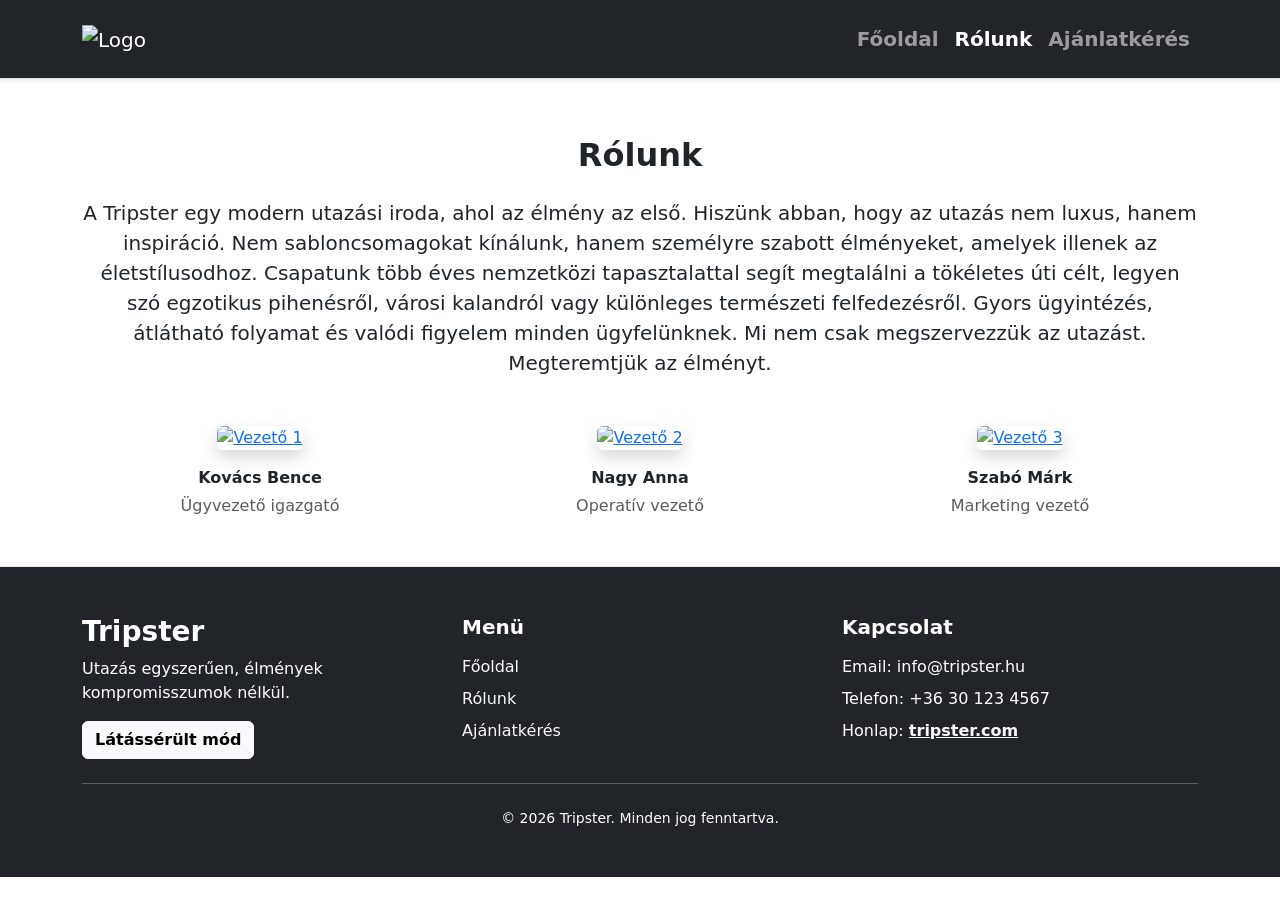
==== about.html @ 476622e4 "Add files via upload" ====
<!doctype html>
<html lang="hu">

<head>
  <meta charset="utf-8">
  <meta name="viewport" content="width=device-width, initial-scale=1">
  <title>Tripster - Rólunk</title>
  <link rel="icon" type="image/png" href="./media/icon.png">
  <link href="https://cdn.jsdelivr.net/npm/bootstrap@5.3.8/dist/css/bootstrap.min.css" rel="stylesheet"
    integrity="sha384-sRIl4kxILFvY47J16cr9ZwB07vP4J8+LH7qKQnuqkuIAvNWLzeN8tE5YBujZqJLB" crossorigin="anonymous">
  <link rel="stylesheet" href="./style.css">
</head>

<body>

  <header>
    <nav class="navbar navbar-expand-lg navbar-dark bg-dark fixed-top py-3 shadow-sm border-bottom">
      <div class="container">
        <a class="navbar-brand" href="./index.html">
          <img src="./media/logo.png" alt="Logo" height="55">
        </a>
        <button class="navbar-toggler" type="button" data-bs-toggle="collapse" data-bs-target="#navbarNav">
          <span class="navbar-toggler-icon"></span>
        </button>
        <div class="collapse navbar-collapse" id="navbarNav">
          <ul class="navbar-nav ms-auto">
            <li class="nav-item">
              <a class="nav-link fw-semibold fs-5" href="./index.html">Főoldal</a>
            </li>
            <li class="nav-item">
              <a class="nav-link fw-semibold fs-5 active" href="./about.html">Rólunk</a>
            </li>
            <li class="nav-item">
              <a class="nav-link fw-semibold fs-5" href="./form.html">Ajánlatkérés</a>
            </li>
          </ul>
        </div>
      </div>
    </nav>
  </header>

  <main>
    <section class="py-5 bg-body">
      <div class="container">
  
        <!-- Cím -->
        <p class="h2 fw-bold text-center mb-4">
          Rólunk
        </p>
  
        <!-- Bevezető szöveg -->
        <p class="text-center lead mb-5">
          A Tripster egy modern utazási iroda, ahol az élmény az első. Hiszünk abban, hogy az utazás nem luxus, hanem
          inspiráció. Nem sabloncsomagokat kínálunk, hanem személyre szabott élményeket, amelyek illenek az
          életstílusodhoz. Csapatunk több éves nemzetközi tapasztalattal segít megtalálni a tökéletes úti célt, legyen szó
          egzotikus pihenésről, városi kalandról vagy különleges természeti felfedezésről. Gyors ügyintézés, átlátható
          folyamat és valódi figyelem minden ügyfelünknek. Mi nem csak megszervezzük az utazást. Megteremtjük az élményt.
        </p>
  
        <!-- Vezetők -->
        <div class="row text-center g-4">
  
          <!-- 1. személy -->
          <div class="col-12 col-md-4">
            <a href="./media/person1.png" target="_blank">
              <img src="./media/person1_50.png" class="img-fluid rounded shadow mb-3" alt="Vezető 1">
            </a>
            <p class="fw-bold mb-1">Kovács Bence</p>
            <p class="text-muted mb-0">Ügyvezető igazgató</p>
          </div>
  
          <!-- 2. személy -->
          <div class="col-12 col-md-4">
            <a href="./media/person2.png" target="_blank">
              <img src="./media/person2_50.png" class="img-fluid rounded shadow mb-3" alt="Vezető 2">
            </a>
            <p class="fw-bold mb-1">Nagy Anna</p>
            <p class="text-muted mb-0">Operatív vezető</p>
          </div>
  
          <!-- 3. személy -->
          <div class="col-12 col-md-4">
            <a href="./media/person3.png" target="_blank">
              <img src="./media/person3_50.png" class="img-fluid rounded shadow mb-3" alt="Vezető 3">
            </a>
            <p class="fw-bold mb-1">Szabó Márk</p>
            <p class="text-muted mb-0">Marketing vezető</p>
          </div>
  
        </div>
  
      </div>
    </section>
  </main>

  <footer class="bg-dark text-white py-5 border-top">
    <div class="container">
      <div class="row gy-4">
        <div class="col-12 col-md-4">
          <p class="h3 fw-bold">Tripster</p>
          <p class="mb-3">
            Utazás egyszerűen, élmények kompromisszumok nélkül.
          </p>
          <button id="contrastToggle" class="btn btn-light fw-semibold">
            Látássérült mód
          </button>
        </div>
        <div class="col-12 col-md-4">
          <p class="h5 fw-bold mb-3">Menü</p>
          <ul class="list-unstyled">
            <li class="mb-2">
              <a href="./index.html" class="link-light text-decoration-none">Főoldal</a>
            </li>
            <li class="mb-2">
              <a href="./about.html" class="link-light text-decoration-none">Rólunk</a>
            </li>
            <li>
              <a href="./form.html" class="link-light text-decoration-none">Ajánlatkérés</a>
            </li>
          </ul>
        </div>
        <div class="col-12 col-md-4">
          <p class="h5 fw-bold mb-3">Kapcsolat</p>
          <ul class="list-unstyled">
            <li class="mb-2">Email: info@tripster.hu</li>
            <li class="mb-2">Telefon: +36 30 123 4567</li>
            <li>
              Honlap:
              <a href="https://tripster.com" class="link-light fw-semibold text-decoration-underline footer-website">
                tripster.com
              </a>
            </li>
          </ul>
        </div>
      </div>
      <hr class="border-light my-4">
      <div class="text-center small">
        © 2026 Tripster. Minden jog fenntartva.
      </div>
    </div>
  </footer>

  <script src="https://cdn.jsdelivr.net/npm/bootstrap@5.3.8/dist/js/bootstrap.bundle.min.js"
    integrity="sha384-FKyoEForCGlyvwx9Hj09JcYn3nv7wiPVlz7YYwJrWVcXK/BmnVDxM+D2scQbITxI"
    crossorigin="anonymous"></script>
  <script src="./script.js"></script>
</body>

</html>
---- style.css ----
.footer-website:visited {
  color: var(--bs-info) !important;
}

body {
  padding-top: 5.5rem;
}

/* csak a form oldalon ne legyen body padding */
body.form-page {
  padding-top: 5.5rem;
}

/* ===== LÁTÁSSÉRÜLT / DARK MODE OVERRIDE ===== */

html[data-bs-theme="dark"] .bg-light {
  background-color: #121212 !important;
}

html[data-bs-theme="dark"] .bg-white {
  background-color: #1e1e1e !important;
}

html[data-bs-theme="dark"] .bg-body {
  background-color: #161616 !important;
}

html[data-bs-theme="dark"] .table-light {
  background-color: #1e1e1e !important;
  color: #fff !important;
}

html[data-bs-theme="dark"] .card {
  background-color: #1e1e1e !important;
  color: #fff !important;
}

html[data-bs-theme="dark"] details {
  background-color: #1e1e1e !important;
  color: #fff !important;
}

html[data-bs-theme="dark"] .table {
  color: #fff !important;
}

html[data-bs-theme="dark"] .border {
  border-color: #555 !important;
}

/* ===== FORM OLDAL HÁTTÉR ===== */

.form-bg {
  position: relative;
  min-height: 100vh;
  background: url('./media/bg.png') center/cover no-repeat;
  display: flex;
  align-items: flex-start;
  justify-content: flex-start;
  padding: 3rem 2rem;
}

.form-bg::before {
  content: "";
  position: absolute;
  inset: 0;
  background: rgba(0, 0, 0, 0.55); /* halványítás */
}

.form-container {
  position: relative;
  background: #ffffff;
  padding: 2.5rem;
  border-radius: 1rem;
  width: 100%;
  max-width: 40rem;
  box-shadow: 0 0.5rem 2rem rgba(0,0,0,0.2);
}


/* Form háttér */
body.high-contrast .form-bg {
  background: #000 !important;
}

/* Form doboz */
body.high-contrast .form-container {
  background: #111 !important;
  color: #fff !important;
  border: 2px solid #fff;
}

/* Inputok */
body.high-contrast input,
body.high-contrast textarea,
body.high-contrast select {
  background-color: #000 !important;
  color: #fff !important;
  border: 2px solid #fff !important;
}

/* Placeholder */
body.high-contrast ::placeholder {
  color: #bbb !important;
}

/* Gombok */
body.high-contrast .btn {
  background-color: #000 !important;
  color: #fff !important;
  border: 2px solid #fff !important;
}

body.high-contrast .btn:hover {
  background-color: #fff !important;
  color: #000 !important;
}

.legal-link {
  text-decoration: underline;
  font-weight: 500;
}

.legal-link:visited {
  color: var(--bs-info);
}
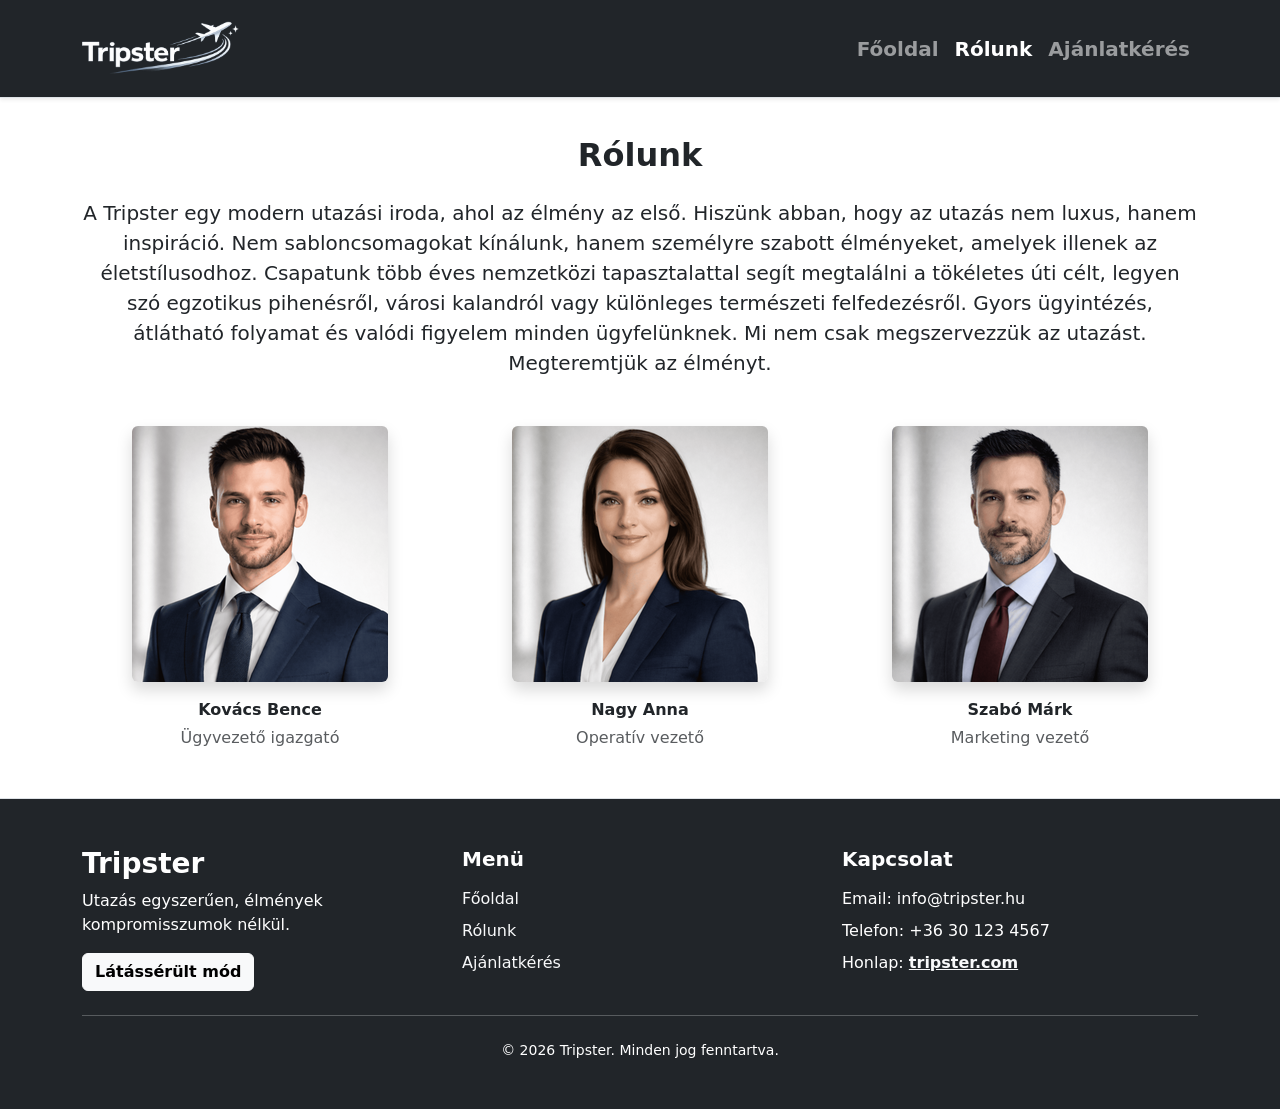
==== commit fc2fedb2: "Fix HTML formatting and remove extra lines" ====
--- a/about.html
+++ b/about.html
@@ -42,25 +42,19 @@
   <main>
     <section class="py-5 bg-body">
       <div class="container">
-  
-        <!-- Cím -->
         <p class="h2 fw-bold text-center mb-4">
           Rólunk
         </p>
-  
-        <!-- Bevezető szöveg -->
         <p class="text-center lead mb-5">
           A Tripster egy modern utazási iroda, ahol az élmény az első. Hiszünk abban, hogy az utazás nem luxus, hanem
           inspiráció. Nem sabloncsomagokat kínálunk, hanem személyre szabott élményeket, amelyek illenek az
-          életstílusodhoz. Csapatunk több éves nemzetközi tapasztalattal segít megtalálni a tökéletes úti célt, legyen szó
+          életstílusodhoz. Csapatunk több éves nemzetközi tapasztalattal segít megtalálni a tökéletes úti célt, legyen
+          szó
           egzotikus pihenésről, városi kalandról vagy különleges természeti felfedezésről. Gyors ügyintézés, átlátható
-          folyamat és valódi figyelem minden ügyfelünknek. Mi nem csak megszervezzük az utazást. Megteremtjük az élményt.
+          folyamat és valódi figyelem minden ügyfelünknek. Mi nem csak megszervezzük az utazást. Megteremtjük az
+          élményt.
         </p>
-  
-        <!-- Vezetők -->
         <div class="row text-center g-4">
-  
-          <!-- 1. személy -->
           <div class="col-12 col-md-4">
             <a href="./media/person1.png" target="_blank">
               <img src="./media/person1_50.png" class="img-fluid rounded shadow mb-3" alt="Vezető 1">
@@ -68,8 +62,6 @@
             <p class="fw-bold mb-1">Kovács Bence</p>
             <p class="text-muted mb-0">Ügyvezető igazgató</p>
           </div>
-  
-          <!-- 2. személy -->
           <div class="col-12 col-md-4">
             <a href="./media/person2.png" target="_blank">
               <img src="./media/person2_50.png" class="img-fluid rounded shadow mb-3" alt="Vezető 2">
@@ -77,8 +69,6 @@
             <p class="fw-bold mb-1">Nagy Anna</p>
             <p class="text-muted mb-0">Operatív vezető</p>
           </div>
-  
-          <!-- 3. személy -->
           <div class="col-12 col-md-4">
             <a href="./media/person3.png" target="_blank">
               <img src="./media/person3_50.png" class="img-fluid rounded shadow mb-3" alt="Vezető 3">
@@ -86,9 +76,7 @@
             <p class="fw-bold mb-1">Szabó Márk</p>
             <p class="text-muted mb-0">Marketing vezető</p>
           </div>
-  
         </div>
-  
       </div>
     </section>
   </main>
@@ -146,4 +134,4 @@
   <script src="./script.js"></script>
 </body>
 
-</html>+</html>
